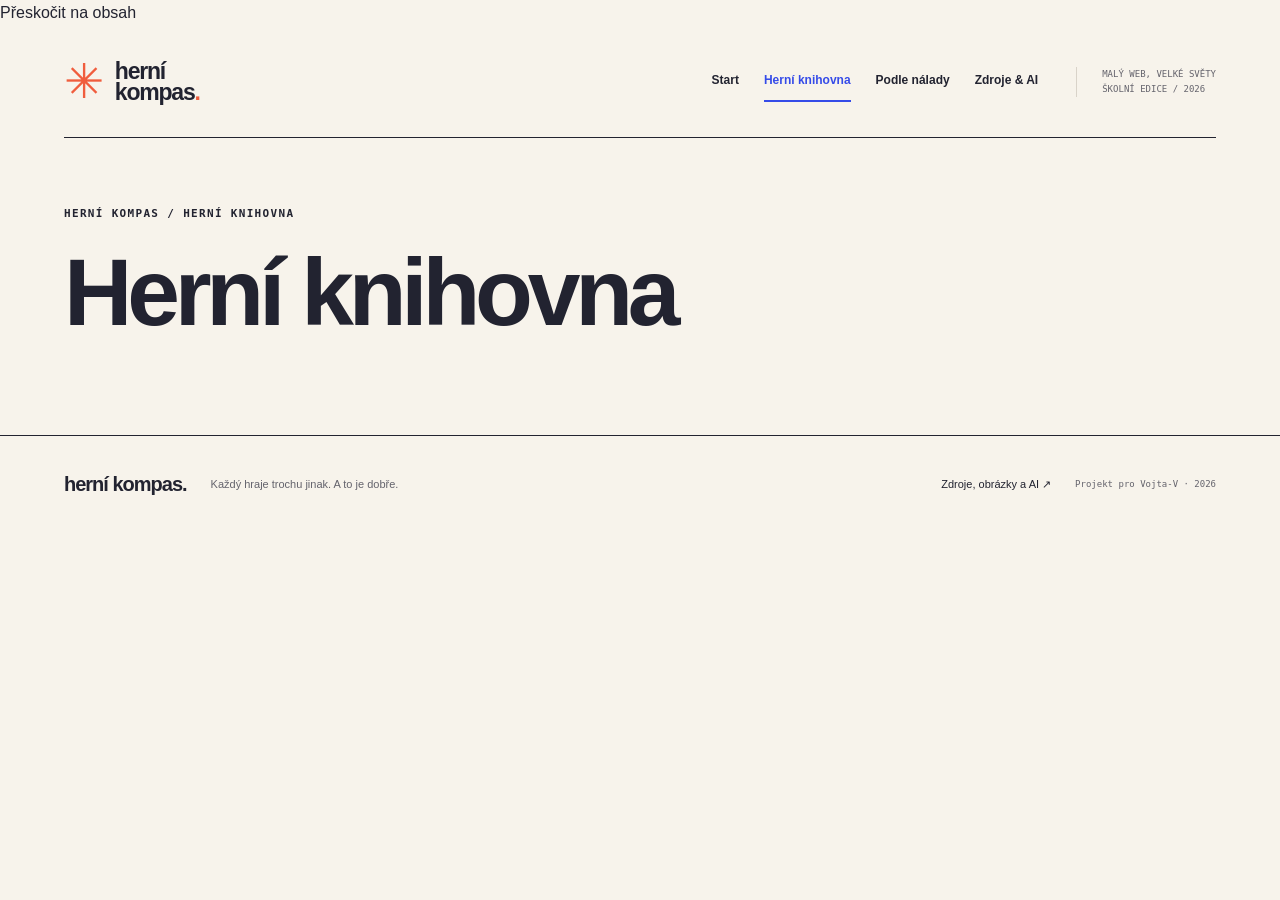
==== hry.html @ 36e111d7 "Propojení čtyř HTML stránek společným navigačním menu" ====
<!DOCTYPE html>
<html lang="cs">
<head>
  <meta charset="utf-8">
  <meta name="viewport" content="width=device-width, initial-scale=1">
  <meta name="description" content="Přehled tří her podle stylu hraní.">
  <meta name="theme-color" content="#f7f3eb">
  <title>Herní knihovna — Herní kompas</title>
  <link rel="stylesheet" href="style.css">
  <script src="script.js" defer></script>
</head>
<body>
<a class="skip" href="#obsah">Přeskočit na obsah</a>
<header class="site-header container"><a class="logo" href="index.html" aria-label="Herní kompas — úvod"><span class="logo-icon" aria-hidden="true">✳</span><span>herní<br>kompas<span class="logo-dot">.</span></span></a><nav aria-label="Hlavní navigace"><a href="index.html">Start</a><a href="hry.html" aria-current="page">Herní knihovna</a><a href="vyber.html">Podle nálady</a><a href="zdroje.html">Zdroje & AI</a></nav><span class="edition">MALÝ WEB, VELKÉ SVĚTY<br>ŠKOLNÍ EDICE / 2026</span></header>
<main id="obsah"><section class="page-head container"><p class="eyebrow">HERNÍ KOMPAS / HERNÍ KNIHOVNA</p><h1>Herní knihovna</h1></section></main>
<footer class="site-footer"><div class="container footer-inner"><a href="index.html" class="footer-logo">herní kompas.</a><p>Každý hraje trochu jinak. A to je dobře.</p><a href="zdroje.html">Zdroje, obrázky a AI ↗</a><span>Projekt pro Vojta-V · 2026</span></div></footer>
</body>
</html>
---- style.css ----
:root{--paper:#f7f3eb;--ink:#222330;--muted:#64636c;--line:#d9d3c9;--orange:#f05d3d;--blue:#354be8;--lavender:#ddd9ff;--yellow:#f7d763;--white:#fffdf8;--green:#dce9cb;--display:Arial,Helvetica,sans-serif;--body:Arial,Helvetica,sans-serif}
*{box-sizing:border-box}html{scroll-behavior:smooth}body{margin:0;background:var(--paper);color:var(--ink);font-family:var(--body);line-height:1.65}a{color:inherit;text-decoration:none}img{display:block;max-width:100%}button,input,select{font:inherit}button,a{touch-action:manipulation}button{cursor:pointer}.container{width:min(1220px,90%);margin-inline:auto}.site-header{display:flex;align-items:center;gap:38px;min-height:112px;border-bottom:1px solid var(--ink)}.logo{display:flex;align-items:center;gap:12px;font-weight:900;font-size:23px;letter-spacing:-1.2px;line-height:.92}.logo-icon{font-size:48px;font-weight:400;color:var(--orange)}.logo-dot{color:var(--orange)}nav{display:flex;gap:25px;margin-left:auto;align-items:center;font-size:12px;font-weight:700}nav a{padding:9px 0;white-space:nowrap;border-bottom:2px solid transparent}nav a:hover,nav a[aria-current]{color:var(--blue);border-bottom-color:var(--blue)}.edition{font-family:monospace;font-size:9px;line-height:1.7;border-left:1px solid var(--line);padding-left:25px;color:var(--muted)}h1,h2,h3{font-family:var(--display);letter-spacing:-.055em;line-height:1.02;font-weight:900}h1{font-size:clamp(56px,7.4vw,98px);margin:20px 0 25px}h2{font-size:clamp(36px,4vw,54px);margin:0 0 20px}h3{font-size:27px;margin:16px 0 10px}p{color:var(--muted)}.eyebrow{font-family:monospace;font-size:11px;font-weight:700;letter-spacing:.12em;color:var(--ink)}.button{display:inline-flex;gap:32px;align-items:center;justify-content:space-between;background:var(--ink);border:2px solid var(--ink);color:white;padding:13px 20px;font-size:13px;font-weight:700;box-shadow:4px 4px 0 var(--orange);transition:transform .15s,box-shadow .15s}.button:hover{transform:translate(2px,2px);box-shadow:2px 2px 0 var(--orange)}.button.light{background:var(--white);color:var(--ink);box-shadow:4px 4px 0 var(--blue)}.text-link{display:inline-block;font-size:13px;font-weight:700;border-bottom:1px solid var(--ink);padding-bottom:3px}.text-link:hover{color:var(--blue);border-color:var(--blue)}.page-head{padding-block:56px 40px}.page-head>p:not(.eyebrow){max-width:660px;font-size:17px}.site-footer{border-top:1px solid var(--ink);margin-top:30px}.footer-inner{display:flex;align-items:center;flex-wrap:wrap;gap:24px;padding-block:28px;font-size:11px}.footer-logo{font-weight:900;font-size:20px;letter-spacing:-1px}.footer-inner p{margin-right:auto}.footer-inner>span{font-family:monospace;font-size:9px;color:var(--muted)}
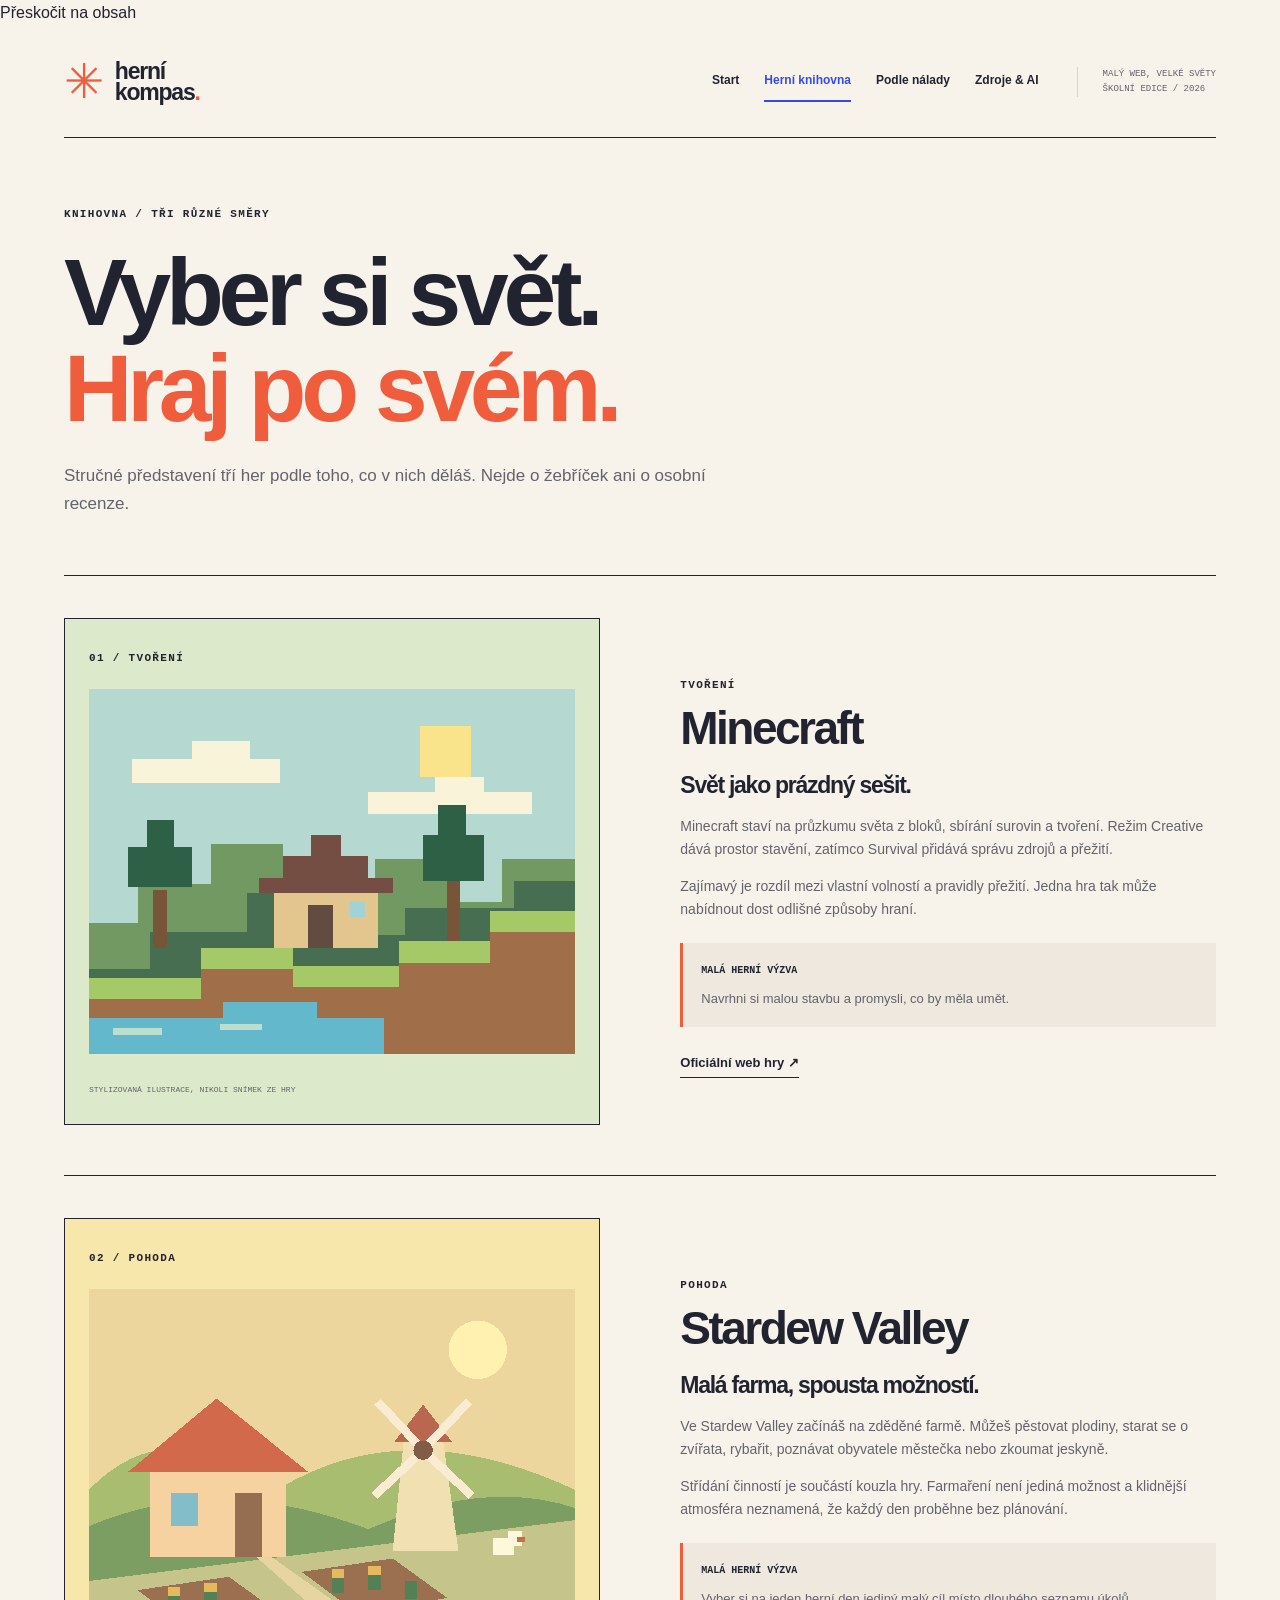
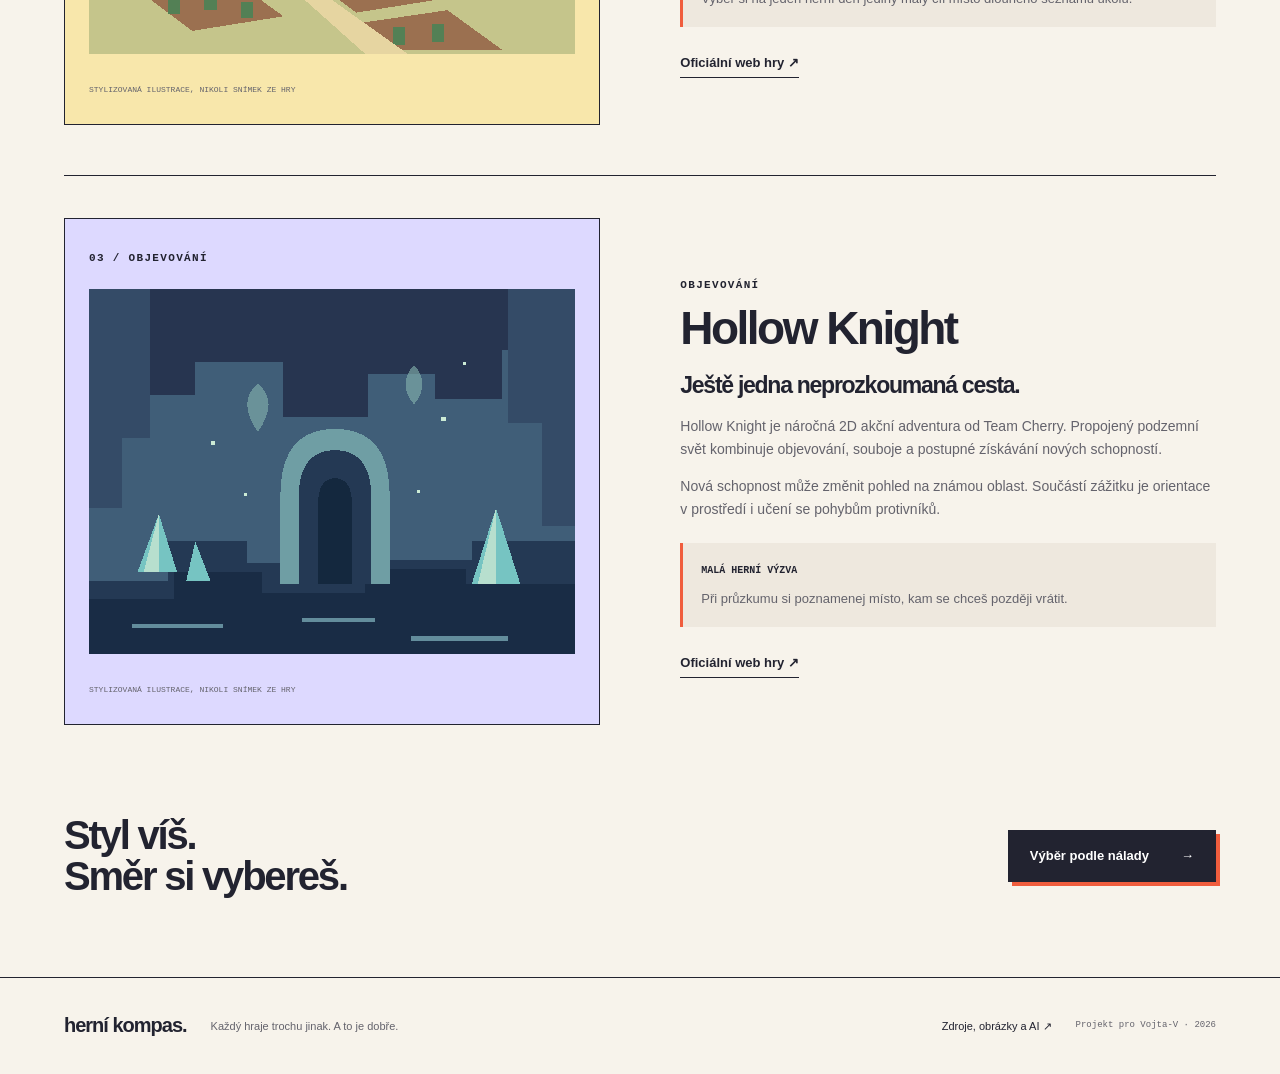
==== commit 5f2fc687: "Napsání herní knihovny s popisy a samostatnými výzvami" ====
--- a/hry.html
+++ b/hry.html
@@ -3,7 +3,7 @@
 <head>
   <meta charset="utf-8">
   <meta name="viewport" content="width=device-width, initial-scale=1">
-  <meta name="description" content="Přehled tří her podle stylu hraní.">
+  <meta name="description" content="Představení Minecraftu, Stardew Valley a Hollow Knight podle stylu hraní.">
   <meta name="theme-color" content="#f7f3eb">
   <title>Herní knihovna — Herní kompas</title>
   <link rel="stylesheet" href="style.css">
@@ -12,7 +12,7 @@
 <body>
 <a class="skip" href="#obsah">Přeskočit na obsah</a>
 <header class="site-header container"><a class="logo" href="index.html" aria-label="Herní kompas — úvod"><span class="logo-icon" aria-hidden="true">✳</span><span>herní<br>kompas<span class="logo-dot">.</span></span></a><nav aria-label="Hlavní navigace"><a href="index.html">Start</a><a href="hry.html" aria-current="page">Herní knihovna</a><a href="vyber.html">Podle nálady</a><a href="zdroje.html">Zdroje & AI</a></nav><span class="edition">MALÝ WEB, VELKÉ SVĚTY<br>ŠKOLNÍ EDICE / 2026</span></header>
-<main id="obsah"><section class="page-head container"><p class="eyebrow">HERNÍ KOMPAS / HERNÍ KNIHOVNA</p><h1>Herní knihovna</h1></section></main>
+<main id="obsah"><section class="container page-head"><p class="eyebrow">KNIHOVNA / TŘI RŮZNÉ SMĚRY</p><h1>Vyber si svět.<br><span class="orange">Hraj po svém.</span></h1><p>Stručné představení tří her podle toho, co v nich děláš. Nejde o žebříček ani o osobní recenze.</p><div class="filters" hidden aria-label="Filtrovat hry podle stylu"><button type="button" data-filter="all" aria-pressed="true">Všechny hry</button><button type="button" data-filter="tvoreni" aria-pressed="false">Tvoření</button><button type="button" data-filter="pohoda" aria-pressed="false">Pohoda</button><button type="button" data-filter="objevovani" aria-pressed="false">Objevování</button></div><p id="filter-status" class="caption" role="status" aria-live="polite"></p></section><div class="container library-list"><article class="library-game" id="minecraft" data-style="tvoreni"><div class="library-art tile-green"><span class="eyebrow">01 / TVOŘENÍ</span><img src="staveni.svg" alt="Vlastní ilustrace žánru: tvoření" width="800" height="600" loading="lazy"><span class="caption">STYLIZOVANÁ ILUSTRACE, NIKOLI SNÍMEK ZE HRY</span></div><div class="game-copy"><p class="eyebrow">TVOŘENÍ</p><h2>Minecraft</h2><h3>Svět jako prázdný sešit.</h3><p>Minecraft staví na průzkumu světa z bloků, sbírání surovin a tvoření. Režim Creative dává prostor stavění, zatímco Survival přidává správu zdrojů a přežití.</p><p>Zajímavý je rozdíl mezi vlastní volností a pravidly přežití. Jedna hra tak může nabídnout dost odlišné způsoby hraní.</p><div class="small-challenge"><strong>MALÁ HERNÍ VÝZVA</strong><p>Navrhni si malou stavbu a promysli, co by měla umět.</p></div><a class="text-link" href="https://www.minecraft.net/en-us/about-minecraft">Oficiální web hry ↗</a></div></article><article class="library-game" id="stardew" data-style="pohoda"><div class="library-art tile-yellow"><span class="eyebrow">02 / POHODA</span><img src="farma.svg" alt="Vlastní ilustrace žánru: pohoda" width="800" height="600" loading="lazy"><span class="caption">STYLIZOVANÁ ILUSTRACE, NIKOLI SNÍMEK ZE HRY</span></div><div class="game-copy"><p class="eyebrow">POHODA</p><h2>Stardew Valley</h2><h3>Malá farma, spousta možností.</h3><p>Ve Stardew Valley začínáš na zděděné farmě. Můžeš pěstovat plodiny, starat se o zvířata, rybařit, poznávat obyvatele městečka nebo zkoumat jeskyně.</p><p>Střídání činností je součástí kouzla hry. Farmaření není jediná možnost a klidnější atmosféra neznamená, že každý den proběhne bez plánování.</p><div class="small-challenge"><strong>MALÁ HERNÍ VÝZVA</strong><p>Vyber si na jeden herní den jediný malý cíl místo dlouhého seznamu úkolů.</p></div><a class="text-link" href="https://www.stardewvalley.net/">Oficiální web hry ↗</a></div></article><article class="library-game" id="hollow" data-style="objevovani"><div class="library-art tile-purple"><span class="eyebrow">03 / OBJEVOVÁNÍ</span><img src="jeskyne.svg" alt="Vlastní ilustrace žánru: objevování" width="800" height="600" loading="lazy"><span class="caption">STYLIZOVANÁ ILUSTRACE, NIKOLI SNÍMEK ZE HRY</span></div><div class="game-copy"><p class="eyebrow">OBJEVOVÁNÍ</p><h2>Hollow Knight</h2><h3>Ještě jedna neprozkoumaná cesta.</h3><p>Hollow Knight je náročná 2D akční adventura od Team Cherry. Propojený podzemní svět kombinuje objevování, souboje a postupné získávání nových schopností.</p><p>Nová schopnost může změnit pohled na známou oblast. Součástí zážitku je orientace v prostředí i učení se pohybům protivníků.</p><div class="small-challenge"><strong>MALÁ HERNÍ VÝZVA</strong><p>Při průzkumu si poznamenej místo, kam se chceš později vrátit.</p></div><a class="text-link" href="https://www.hollowknight.com/">Oficiální web hry ↗</a></div></article></div><section class="container end-note"><h2>Styl víš.<br>Směr si vybereš.</h2><a class="button" href="vyber.html">Výběr podle nálady <span>→</span></a></section></main>
 <footer class="site-footer"><div class="container footer-inner"><a href="index.html" class="footer-logo">herní kompas.</a><p>Každý hraje trochu jinak. A to je dobře.</p><a href="zdroje.html">Zdroje, obrázky a AI ↗</a><span>Projekt pro Vojta-V · 2026</span></div></footer>
 </body>
 </html>
--- a/style.css
+++ b/style.css
@@ -1,3 +1,7 @@
 
 :root{--paper:#f7f3eb;--ink:#222330;--muted:#64636c;--line:#d9d3c9;--orange:#f05d3d;--blue:#354be8;--lavender:#ddd9ff;--yellow:#f7d763;--white:#fffdf8;--green:#dce9cb;--display:Arial,Helvetica,sans-serif;--body:Arial,Helvetica,sans-serif}
 *{box-sizing:border-box}html{scroll-behavior:smooth}body{margin:0;background:var(--paper);color:var(--ink);font-family:var(--body);line-height:1.65}a{color:inherit;text-decoration:none}img{display:block;max-width:100%}button,input,select{font:inherit}button,a{touch-action:manipulation}button{cursor:pointer}.container{width:min(1220px,90%);margin-inline:auto}.site-header{display:flex;align-items:center;gap:38px;min-height:112px;border-bottom:1px solid var(--ink)}.logo{display:flex;align-items:center;gap:12px;font-weight:900;font-size:23px;letter-spacing:-1.2px;line-height:.92}.logo-icon{font-size:48px;font-weight:400;color:var(--orange)}.logo-dot{color:var(--orange)}nav{display:flex;gap:25px;margin-left:auto;align-items:center;font-size:12px;font-weight:700}nav a{padding:9px 0;white-space:nowrap;border-bottom:2px solid transparent}nav a:hover,nav a[aria-current]{color:var(--blue);border-bottom-color:var(--blue)}.edition{font-family:monospace;font-size:9px;line-height:1.7;border-left:1px solid var(--line);padding-left:25px;color:var(--muted)}h1,h2,h3{font-family:var(--display);letter-spacing:-.055em;line-height:1.02;font-weight:900}h1{font-size:clamp(56px,7.4vw,98px);margin:20px 0 25px}h2{font-size:clamp(36px,4vw,54px);margin:0 0 20px}h3{font-size:27px;margin:16px 0 10px}p{color:var(--muted)}.eyebrow{font-family:monospace;font-size:11px;font-weight:700;letter-spacing:.12em;color:var(--ink)}.button{display:inline-flex;gap:32px;align-items:center;justify-content:space-between;background:var(--ink);border:2px solid var(--ink);color:white;padding:13px 20px;font-size:13px;font-weight:700;box-shadow:4px 4px 0 var(--orange);transition:transform .15s,box-shadow .15s}.button:hover{transform:translate(2px,2px);box-shadow:2px 2px 0 var(--orange)}.button.light{background:var(--white);color:var(--ink);box-shadow:4px 4px 0 var(--blue)}.text-link{display:inline-block;font-size:13px;font-weight:700;border-bottom:1px solid var(--ink);padding-bottom:3px}.text-link:hover{color:var(--blue);border-color:var(--blue)}.page-head{padding-block:56px 40px}.page-head>p:not(.eyebrow){max-width:660px;font-size:17px}.site-footer{border-top:1px solid var(--ink);margin-top:30px}.footer-inner{display:flex;align-items:center;flex-wrap:wrap;gap:24px;padding-block:28px;font-size:11px}.footer-logo{font-weight:900;font-size:20px;letter-spacing:-1px}.footer-inner p{margin-right:auto}.footer-inner>span{font-family:monospace;font-size:9px;color:var(--muted)}
+
+.hero{display:grid;grid-template-columns:1.08fr 1fr;gap:60px;align-items:center;padding-block:58px 68px}.mini-dot{display:inline-block;background:var(--orange);width:7px;height:7px;border-radius:50%;margin-right:7px}.hero h1>span{color:var(--orange)}.hero-text>p:not(.eyebrow){max-width:440px;font-size:15px;line-height:1.8}.hero-buttons{display:flex;align-items:center;gap:26px;margin-block:28px 40px}.hero-meta{display:flex;align-items:center;gap:12px}.hero-meta>strong{font-size:36px;line-height:1;font-weight:900;letter-spacing:-2px}.hero-meta>span:not(.star){font-family:monospace;font-size:8px;color:var(--muted);line-height:1.7}.hero-meta .star{font-size:35px;margin-inline:8px;color:var(--blue)}.hero-collage{height:480px;position:relative}.collage-grid{position:absolute;inset:12px 0 20px 15px;background-image:linear-gradient(#c8c0b52e 1px,transparent 1px),linear-gradient(90deg,#c8c0b52e 1px,transparent 1px);background-size:24px 24px;border-radius:50%}.poster{border:2px solid var(--ink);margin:0;background:var(--white);box-shadow:7px 7px 0 #222330}.poster-main{position:absolute;top:22px;left:6px;width:85%;transform:rotate(-5deg)}.poster-main>img{width:100%;height:245px;object-fit:cover}.poster figcaption{padding:14px 18px;display:flex;flex-direction:column;font-family:monospace;font-size:9px;gap:2px}.poster figcaption strong{font-family:var(--display);font-size:26px;letter-spacing:-1px}.poster-small{position:absolute;width:53%;right:0;bottom:20px;transform:rotate(7deg);z-index:2}.poster-small img{width:100%;height:150px;object-fit:cover}.poster-small figcaption{padding:10px 14px}.sticker{position:absolute;z-index:3;right:-5px;top:0;background:var(--yellow);border:2px solid var(--ink);width:110px;height:110px;display:flex;align-items:center;justify-content:center;flex-direction:column;border-radius:50%;transform:rotate(10deg);line-height:1.1;font-size:13px;box-shadow:3px 3px 0 var(--ink)}.sticker strong{font-size:25px;letter-spacing:-1px}.sticker>span{font-size:25px}.collage-note{position:absolute;left:0;bottom:-5px;font-family:monospace;font-size:7px;letter-spacing:.05em}.marquee{background:var(--blue);color:white;border-block:1px solid var(--ink);padding-block:13px;overflow:hidden}.marquee>div{white-space:nowrap;font-weight:900;font-size:19px;letter-spacing:-.03em;text-align:center;word-spacing:25px}.marquee span{color:var(--yellow)}.home-library{padding-block:65px}.section-top{display:flex;justify-content:space-between;align-items:end;gap:30px;margin-bottom:32px}.section-top h2{margin:0}.section-top>p{font-size:13px;margin-right:auto;margin-left:30px}.tile-grid{display:grid;grid-template-columns:repeat(3,1fr);gap:24px}.game-tile{border:1px solid var(--ink);padding:20px;transition:transform .2s,box-shadow .2s}.game-tile:hover{transform:translateY(-5px);box-shadow:5px 5px 0 var(--ink)}.tile-green{background:var(--green)}.tile-yellow{background:#f8e7ab}.tile-purple{background:var(--lavender)}.tile-number{font-family:monospace;font-size:9px;letter-spacing:.08em}.game-tile>img{width:100%;height:200px;object-fit:cover;margin-top:17px;border:1px solid #22233055}.game-tile>div{display:flex;justify-content:space-between;align-items:center;gap:10px}.game-tile h3{font-size:25px}.game-tile>div>span{font-size:25px}.game-tile p{color:#42424c;font-size:12px;margin-bottom:0}.caption{font-family:monospace;font-size:9px;color:var(--muted);margin-top:16px}.mood-banner{background:var(--lavender);border:1px solid var(--ink);padding:40px 44px;display:grid;grid-template-columns:1.5fr 1fr;gap:40px;position:relative;overflow:hidden;margin-bottom:55px}.mood-banner h2{font-size:42px;margin:0}.mood-banner>div{position:relative;z-index:1}.mood-banner>div>p:not(.eyebrow){max-width:320px;font-size:14px;color:#42424c}.banner-star{position:absolute;font-size:260px;line-height:1;right:29%;bottom:-120px;color:#bfb8f6;transform:rotate(10deg)}
+
+.orange{color:var(--orange)}.library-game{display:grid;grid-template-columns:1fr 1fr;gap:7%;align-items:center;padding-block:42px 50px;border-top:1px solid var(--ink);scroll-margin-top:30px}.library-game[hidden]{display:none}.library-art{padding:24px;border:1px solid var(--ink)}.library-art img{width:100%;height:auto;margin:20px 0}.library-art>.caption{font-size:8px}.game-copy h2{font-size:46px}.game-copy h3{font-size:23px;line-height:1.2;margin-bottom:15px}.game-copy>p:not(.eyebrow){font-size:14px}.small-challenge{border-left:3px solid var(--orange);padding:12px 18px;background:#eee8de;margin-block:22px}.small-challenge strong{font-family:monospace;font-size:10px}.small-challenge p{font-size:13px;margin:6px 0}.end-note{display:flex;align-items:center;justify-content:space-between;gap:30px;padding-block:40px 50px}.end-note h2{font-size:40px;margin:0}.filters{display:flex;gap:10px;flex-wrap:wrap;margin-top:30px}.filters[hidden]{display:none}.filters button{border:1px solid var(--ink);background:transparent;padding:9px 16px;font-size:12px;font-weight:700}.filters button[aria-pressed=true]{background:var(--blue);border-color:var(--blue);color:white}.filters button:hover{box-shadow:2px 2px 0 var(--ink)}
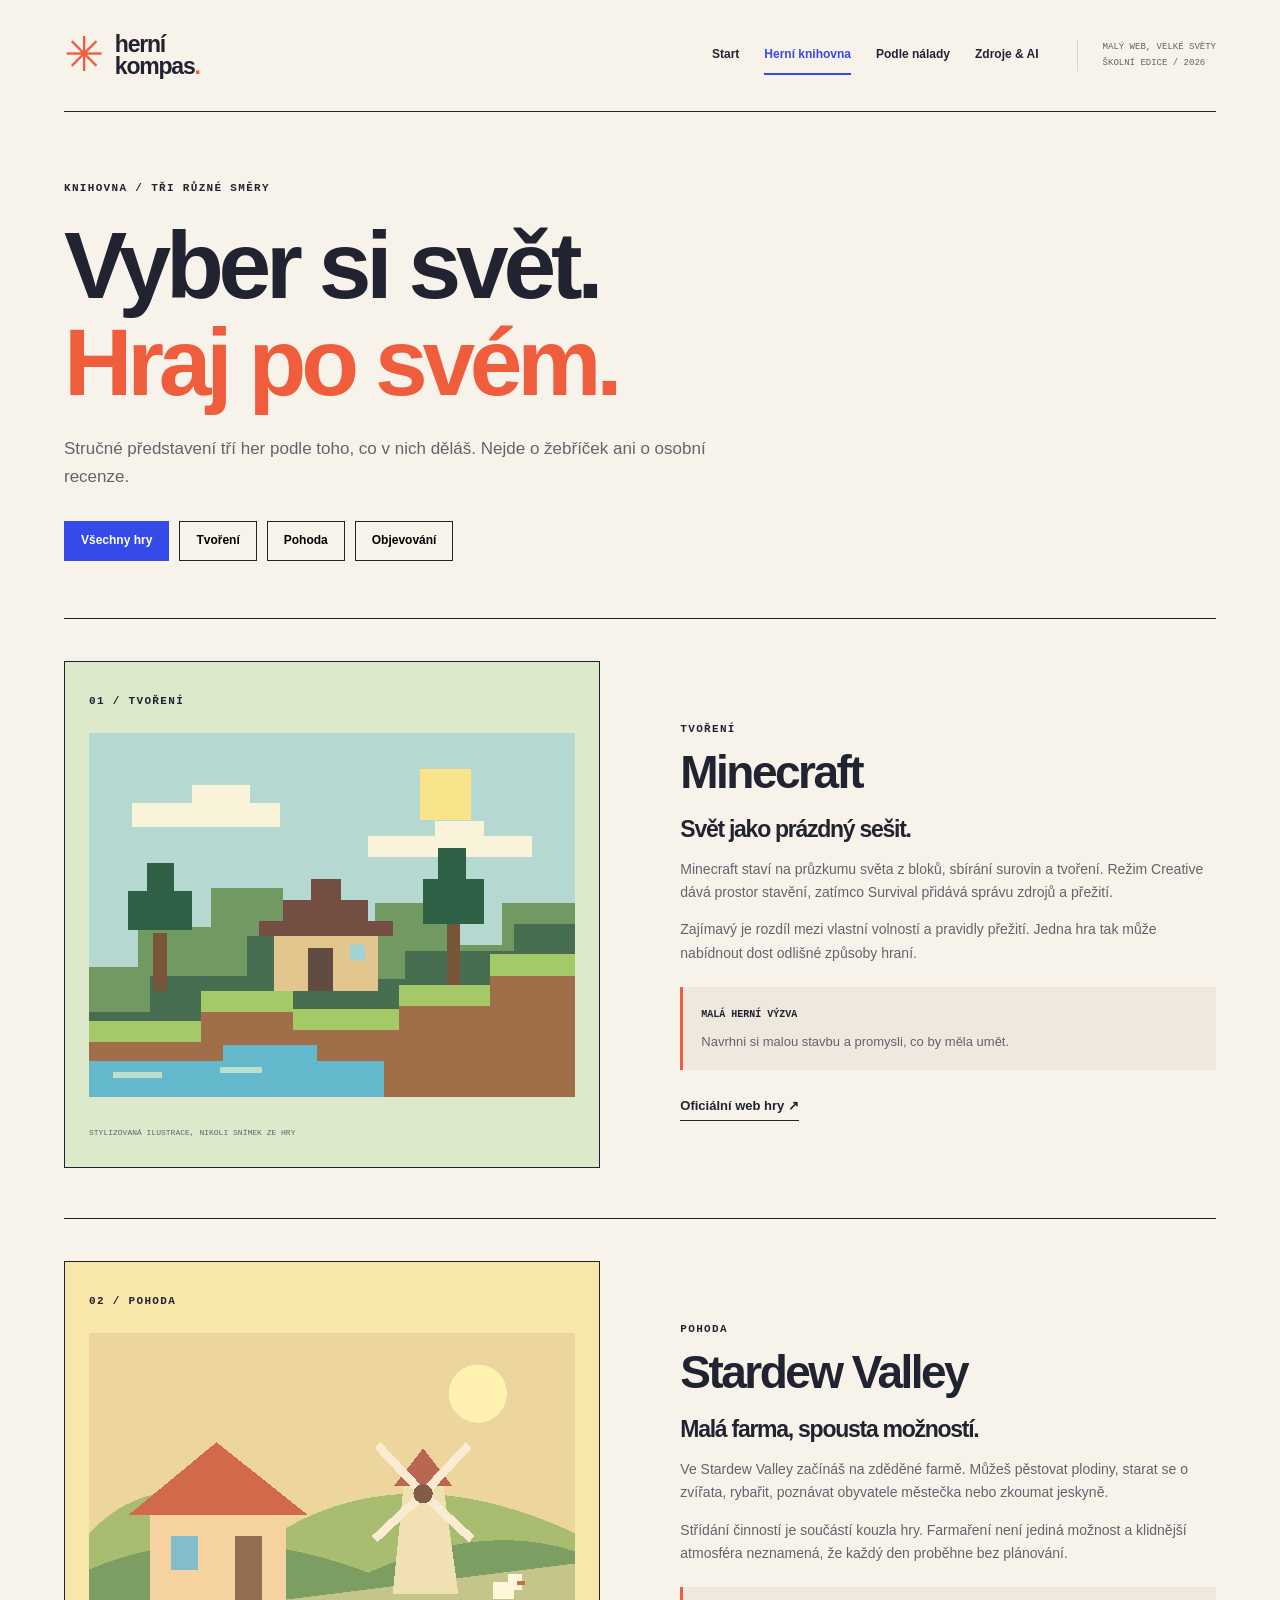
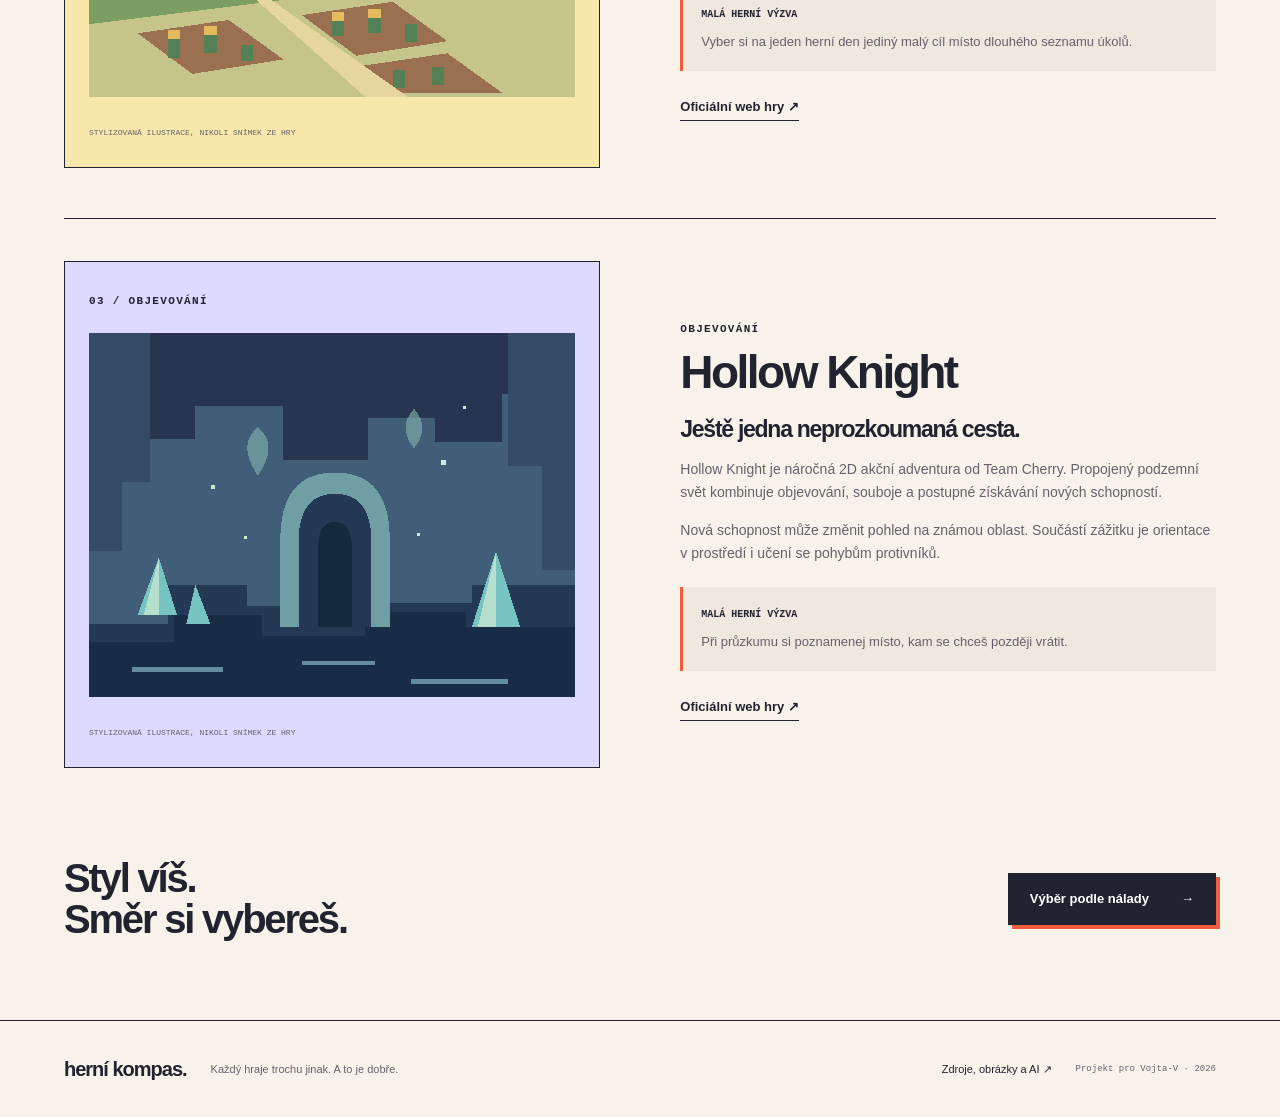
==== commit c78ee116: "Přidání klávesové přístupnosti, omezení animací a vlastní ikony" ====
--- a/hry.html
+++ b/hry.html
@@ -6,6 +6,7 @@
   <meta name="description" content="Představení Minecraftu, Stardew Valley a Hollow Knight podle stylu hraní.">
   <meta name="theme-color" content="#f7f3eb">
   <title>Herní knihovna — Herní kompas</title>
+  <link rel="icon" type="image/svg+xml" href="favicon.svg">
   <link rel="stylesheet" href="style.css">
   <script src="script.js" defer></script>
 </head>
--- a/style.css
+++ b/style.css
@@ -5,3 +5,13 @@
 .hero{display:grid;grid-template-columns:1.08fr 1fr;gap:60px;align-items:center;padding-block:58px 68px}.mini-dot{display:inline-block;background:var(--orange);width:7px;height:7px;border-radius:50%;margin-right:7px}.hero h1>span{color:var(--orange)}.hero-text>p:not(.eyebrow){max-width:440px;font-size:15px;line-height:1.8}.hero-buttons{display:flex;align-items:center;gap:26px;margin-block:28px 40px}.hero-meta{display:flex;align-items:center;gap:12px}.hero-meta>strong{font-size:36px;line-height:1;font-weight:900;letter-spacing:-2px}.hero-meta>span:not(.star){font-family:monospace;font-size:8px;color:var(--muted);line-height:1.7}.hero-meta .star{font-size:35px;margin-inline:8px;color:var(--blue)}.hero-collage{height:480px;position:relative}.collage-grid{position:absolute;inset:12px 0 20px 15px;background-image:linear-gradient(#c8c0b52e 1px,transparent 1px),linear-gradient(90deg,#c8c0b52e 1px,transparent 1px);background-size:24px 24px;border-radius:50%}.poster{border:2px solid var(--ink);margin:0;background:var(--white);box-shadow:7px 7px 0 #222330}.poster-main{position:absolute;top:22px;left:6px;width:85%;transform:rotate(-5deg)}.poster-main>img{width:100%;height:245px;object-fit:cover}.poster figcaption{padding:14px 18px;display:flex;flex-direction:column;font-family:monospace;font-size:9px;gap:2px}.poster figcaption strong{font-family:var(--display);font-size:26px;letter-spacing:-1px}.poster-small{position:absolute;width:53%;right:0;bottom:20px;transform:rotate(7deg);z-index:2}.poster-small img{width:100%;height:150px;object-fit:cover}.poster-small figcaption{padding:10px 14px}.sticker{position:absolute;z-index:3;right:-5px;top:0;background:var(--yellow);border:2px solid var(--ink);width:110px;height:110px;display:flex;align-items:center;justify-content:center;flex-direction:column;border-radius:50%;transform:rotate(10deg);line-height:1.1;font-size:13px;box-shadow:3px 3px 0 var(--ink)}.sticker strong{font-size:25px;letter-spacing:-1px}.sticker>span{font-size:25px}.collage-note{position:absolute;left:0;bottom:-5px;font-family:monospace;font-size:7px;letter-spacing:.05em}.marquee{background:var(--blue);color:white;border-block:1px solid var(--ink);padding-block:13px;overflow:hidden}.marquee>div{white-space:nowrap;font-weight:900;font-size:19px;letter-spacing:-.03em;text-align:center;word-spacing:25px}.marquee span{color:var(--yellow)}.home-library{padding-block:65px}.section-top{display:flex;justify-content:space-between;align-items:end;gap:30px;margin-bottom:32px}.section-top h2{margin:0}.section-top>p{font-size:13px;margin-right:auto;margin-left:30px}.tile-grid{display:grid;grid-template-columns:repeat(3,1fr);gap:24px}.game-tile{border:1px solid var(--ink);padding:20px;transition:transform .2s,box-shadow .2s}.game-tile:hover{transform:translateY(-5px);box-shadow:5px 5px 0 var(--ink)}.tile-green{background:var(--green)}.tile-yellow{background:#f8e7ab}.tile-purple{background:var(--lavender)}.tile-number{font-family:monospace;font-size:9px;letter-spacing:.08em}.game-tile>img{width:100%;height:200px;object-fit:cover;margin-top:17px;border:1px solid #22233055}.game-tile>div{display:flex;justify-content:space-between;align-items:center;gap:10px}.game-tile h3{font-size:25px}.game-tile>div>span{font-size:25px}.game-tile p{color:#42424c;font-size:12px;margin-bottom:0}.caption{font-family:monospace;font-size:9px;color:var(--muted);margin-top:16px}.mood-banner{background:var(--lavender);border:1px solid var(--ink);padding:40px 44px;display:grid;grid-template-columns:1.5fr 1fr;gap:40px;position:relative;overflow:hidden;margin-bottom:55px}.mood-banner h2{font-size:42px;margin:0}.mood-banner>div{position:relative;z-index:1}.mood-banner>div>p:not(.eyebrow){max-width:320px;font-size:14px;color:#42424c}.banner-star{position:absolute;font-size:260px;line-height:1;right:29%;bottom:-120px;color:#bfb8f6;transform:rotate(10deg)}
 
 .orange{color:var(--orange)}.library-game{display:grid;grid-template-columns:1fr 1fr;gap:7%;align-items:center;padding-block:42px 50px;border-top:1px solid var(--ink);scroll-margin-top:30px}.library-game[hidden]{display:none}.library-art{padding:24px;border:1px solid var(--ink)}.library-art img{width:100%;height:auto;margin:20px 0}.library-art>.caption{font-size:8px}.game-copy h2{font-size:46px}.game-copy h3{font-size:23px;line-height:1.2;margin-bottom:15px}.game-copy>p:not(.eyebrow){font-size:14px}.small-challenge{border-left:3px solid var(--orange);padding:12px 18px;background:#eee8de;margin-block:22px}.small-challenge strong{font-family:monospace;font-size:10px}.small-challenge p{font-size:13px;margin:6px 0}.end-note{display:flex;align-items:center;justify-content:space-between;gap:30px;padding-block:40px 50px}.end-note h2{font-size:40px;margin:0}.filters{display:flex;gap:10px;flex-wrap:wrap;margin-top:30px}.filters[hidden]{display:none}.filters button{border:1px solid var(--ink);background:transparent;padding:9px 16px;font-size:12px;font-weight:700}.filters button[aria-pressed=true]{background:var(--blue);border-color:var(--blue);color:white}.filters button:hover{box-shadow:2px 2px 0 var(--ink)}
+
+.chooser-area{padding-bottom:45px}.chooser-area fieldset{border:0;padding:0;margin:0 0 28px}.chooser-area legend{font-weight:700;font-size:19px;margin-bottom:22px;letter-spacing:-.02em}.mood-options{display:grid;grid-template-columns:repeat(3,1fr);gap:20px}.mood-options label{position:relative;padding:24px;border:1px solid var(--ink);display:flex;align-items:start;flex-direction:column;background:var(--white);cursor:pointer}.mood-options label:has(input:checked){background:var(--yellow);box-shadow:4px 4px 0 var(--ink)}.mood-options input{position:absolute;right:18px;top:18px;width:19px;height:19px;accent-color:var(--blue)}.mood-symbol{font-size:42px;line-height:1.2;margin-bottom:25px;color:var(--blue)}.mood-options strong{font-size:22px;letter-spacing:-.05em}.mood-options label>span:last-child{font-size:13px;color:var(--muted);margin-top:5px}.mood-result{border:1px solid var(--ink);margin-block:30px;display:grid;grid-template-columns:1fr 1.5fr;background:var(--lavender);align-items:center;gap:34px;padding:26px}.mood-result[hidden]{display:none}.mood-result img{width:100%;height:210px;object-fit:cover;border:1px solid var(--ink)}.mood-result h2{font-size:38px}.mood-result p:not(.eyebrow){font-size:14px}.thought{border-top:1px solid var(--ink);display:grid;grid-template-columns:1fr 2fr;gap:40px;padding-block:45px}.thought>span{font-size:170px;line-height:1;color:var(--orange);align-self:center}.thought h2{font-size:42px}.thought p{font-size:14px;max-width:550px}
+
+.sources-layout{display:grid;grid-template-columns:1fr 2.4fr;gap:70px;padding-bottom:45px}.source-aside{border-top:1px solid var(--ink);padding-top:35px}.source-stamp{display:inline-flex;flex-direction:column;justify-content:center;width:180px;height:180px;background:var(--yellow);border:2px solid var(--ink);transform:rotate(-7deg);padding:25px;font-family:monospace;font-size:18px;font-weight:700;line-height:1.2;box-shadow:5px 5px 0 var(--ink)}.source-stamp strong{font-size:52px;color:var(--orange);line-height:1.1}.source-aside p{font-family:monospace;font-size:11px;margin-top:34px}.sources-main>section{padding-block:28px 34px;border-top:1px solid var(--ink)}.sources-main h2{font-size:38px}.sources-main h3{font-size:22px;line-height:1.3;margin-top:27px}.sources-main p{font-size:14px}.sources-main p a{text-decoration:underline;text-underline-offset:3px}.source-list{padding-left:24px}.source-list li{padding:12px 0 12px 8px;border-bottom:1px solid var(--line)}.source-list li::marker{font-family:monospace;font-size:12px;color:var(--orange)}.source-list li>a{font-size:18px;font-weight:700;letter-spacing:-.03em}.source-list li>a:hover{color:var(--blue)}.source-list p{font-size:12px;margin:6px 0}.prompt-list{padding-left:20px;font-size:14px;line-height:1.8;color:var(--muted)}.prompt-list li{padding:6px 0}code{font-size:.9em;color:var(--blue)}
+
+@media(max-width:1000px){.site-header{gap:22px}.edition{display:none}.hero{gap:28px}.hero h1{font-size:76px}.hero-text>.eyebrow{font-size:9px}.hero-buttons{gap:18px;align-items:start;flex-direction:column}.hero-collage{height:450px}.poster-main>img{height:220px}.poster-small img{height:130px}.hero-meta .star{margin-inline:0}.game-tile{padding:14px}.game-tile>img{height:170px}.game-tile h3{font-size:22px}.section-top>p{margin-left:0}.library-game{gap:30px}.library-art{padding:17px}.game-copy h2{font-size:38px}.sources-layout{gap:35px}.source-stamp{width:155px;height:155px;font-size:16px}.mood-banner{gap:28px;padding:32px}.mood-banner h2{font-size:36px}.mood-result h2{font-size:32px}}
+@media(max-width:700px){.site-header{flex-direction:column;justify-content:center;padding-block:20px;gap:20px;min-height:140px}.logo{font-size:22px}.logo-icon{font-size:43px}nav{margin-left:0;gap:20px;justify-content:center;flex-wrap:wrap;font-size:11px;row-gap:2px}nav a{padding-block:7px}.hero{grid-template-columns:1fr;gap:26px;padding-block:32px 38px}.hero h1{font-size:clamp(62px,13vw,84px);margin-block:20px}.hero-text>p:not(.eyebrow){max-width:none;font-size:14px}.hero-buttons{flex-direction:row;align-items:center;gap:20px;margin-block:24px 32px}.hero-buttons .text-link{font-size:11px}.button{font-size:12px;padding:12px 16px;gap:24px}.hero-meta>span:not(.star){font-size:8px}.hero-meta .star{margin-inline:8px}.hero-collage{height:440px;max-width:470px;width:100%;justify-self:center}.poster-main>img{height:235px}.poster-small img{height:145px}.poster-main{left:8px;width:83%}.sticker{width:92px;height:92px;right:4px;top:4px}.sticker strong{font-size:22px}.sticker{font-size:11px}.collage-note{font-size:6px;bottom:-1px}.marquee>div{font-size:15px;word-spacing:15px}.home-library{padding-block:40px}.section-top{display:grid;grid-template-columns:1fr;gap:10px;margin-bottom:25px}.section-top>p{margin:0}.section-top>.text-link{justify-self:start}.tile-grid{grid-template-columns:1fr;gap:22px}.game-tile{padding:20px}.game-tile>img{height:auto}.game-tile h3{font-size:28px}.game-tile p{font-size:13px}.caption{font-size:9px}.mood-banner{grid-template-columns:1fr;gap:10px;padding:26px;margin-bottom:35px}.mood-banner h2{font-size:34px}.mood-banner>div>p:not(.eyebrow){max-width:none}.banner-star{right:-30px;bottom:-100px}.footer-inner{gap:15px;justify-content:space-between;padding-block:25px}.footer-inner p{width:100%;order:3;margin:0}.footer-inner>span{width:100%;order:4}.page-head{padding-block:35px 25px}.page-head h1{font-size:clamp(48px,10vw,70px)}.page-head>p:not(.eyebrow){font-size:14px}.library-game{grid-template-columns:1fr;gap:24px;padding-block:25px 35px}.library-art{padding:20px}.library-art>.caption{font-size:7px}.game-copy h2{font-size:39px}.game-copy h3{font-size:23px}.filters{gap:8px}.filters button{font-size:11px;padding:8px 12px}.end-note{display:block;padding-block:30px}.end-note h2{margin-bottom:25px;font-size:35px}.mood-options{grid-template-columns:1fr;gap:15px}.mood-options label{padding:22px}.mood-symbol{font-size:34px;margin-bottom:12px}.mood-options strong{font-size:24px}.mood-options label>span:last-child{font-size:12px}.chooser-area legend{font-size:17px}.mood-result{grid-template-columns:1fr;padding:20px;gap:20px}.mood-result img{height:auto}.mood-result h2{font-size:34px}.thought{grid-template-columns:1fr;gap:18px;padding-block:30px}.thought>span{font-size:90px}.thought h2{font-size:35px}.sources-layout{grid-template-columns:1fr;gap:30px}.source-aside{display:flex;align-items:center;gap:30px;padding-top:25px}.source-stamp{width:135px;height:135px;font-size:13px;padding:18px;flex-shrink:0;box-shadow:3px 3px 0 var(--ink)}.source-stamp strong{font-size:42px}.source-aside p{font-size:9px;margin:0}.sources-main h2{font-size:32px}.sources-main h3{font-size:21px}.sources-main p{font-size:13px}.source-list li>a{font-size:17px}.source-list p{font-size:12px}.prompt-list{font-size:13px}}
+@media(max-width:360px){nav{gap:12px;font-size:10px}.hero h1{font-size:57px}.hero-buttons{gap:15px;align-items:start;flex-direction:column}.hero-meta{gap:9px}.hero-meta .star{margin-inline:0}.hero-collage{height:380px}.poster-main>img{height:200px}.poster-small img{height:125px}.poster figcaption strong{font-size:22px}.poster-main figcaption{padding:12px}.sticker{width:80px;height:80px}.source-aside{gap:20px}.source-aside p{font-size:8px}}
+
+.skip{position:absolute;top:10px;left:12px;z-index:20;background:var(--ink);color:white;padding:12px 18px;transform:translateY(-180%)}.skip:focus{transform:translateY(0)}:focus-visible{outline:3px solid var(--blue);outline-offset:5px}input:focus-visible{outline-offset:3px}::selection{background:var(--yellow);color:var(--ink)}[hidden]{display:none!important}@media(prefers-reduced-motion:reduce){html{scroll-behavior:auto}*,*:before,*:after{transition:none!important}}
